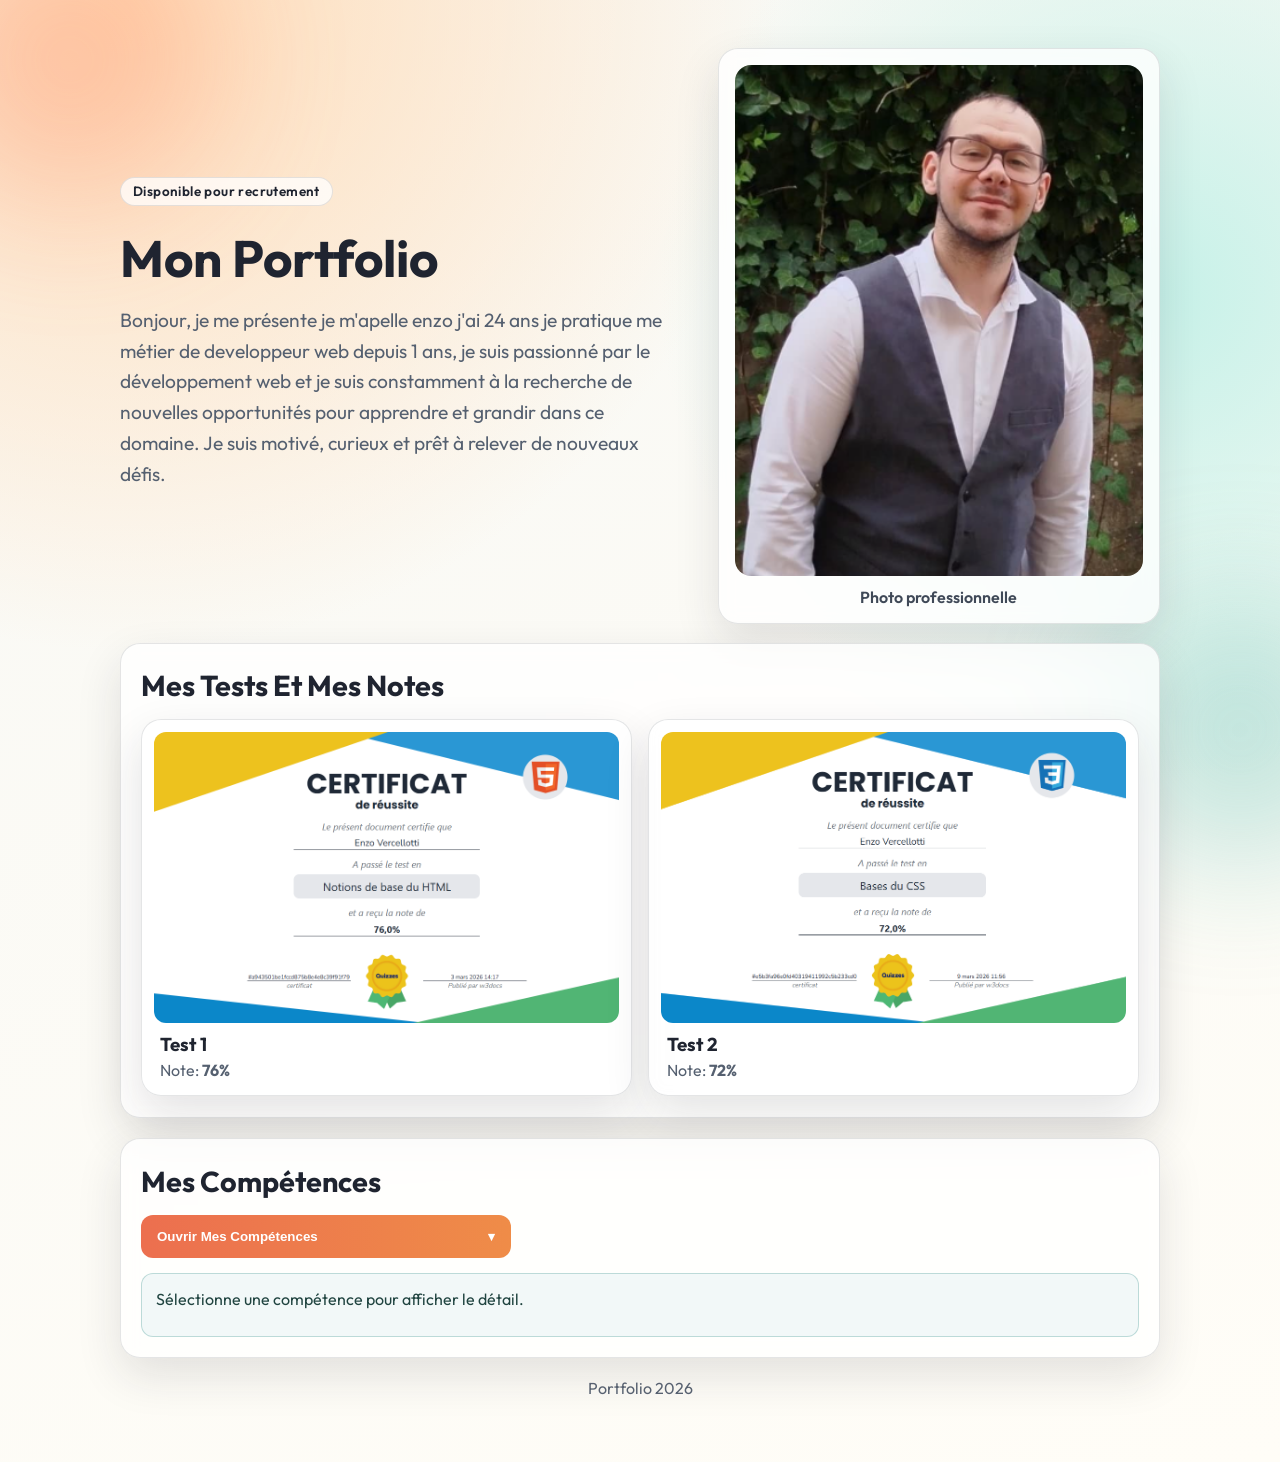
==== index.html @ f9ee994b "Initial portfolio website" ====
<!DOCTYPE html>
<html lang="fr">
<head>
  <meta charset="UTF-8" />
  <meta name="viewport" content="width=device-width, initial-scale=1.0" />
  <title>Portfolio Recruteur</title>
  <link rel="preconnect" href="https://fonts.googleapis.com" />
  <link rel="preconnect" href="https://fonts.gstatic.com" crossorigin />
  <link href="https://fonts.googleapis.com/css2?family=Outfit:wght@300;400;600;700;800&display=swap" rel="stylesheet" />
  <link rel="stylesheet" href="styles.css" />
</head>
<body>
  <div class="bg-shape bg-shape-1"></div>
  <div class="bg-shape bg-shape-2"></div>

  <header class="hero">
    <div class="hero-text">
      <p class="tag">Disponible pour recrutement</p>
      <h1>Mon Portfolio</h1>
      <p class="intro">
        Bonjour, je me présente je m'apelle enzo j'ai 24 ans je pratique me métier de developpeur web depuis 1 ans, je suis passionné par le développement web et je suis constamment à la recherche de nouvelles opportunités pour apprendre et grandir dans ce domaine. Je suis motivé, curieux et prêt à relever de nouveaux défis.
      </p>
    </div>

    <figure class="profile-card">
      <img class="profile-photo" src="img/photo profil.png" alt="Photo professionnelle" data-fallback="Ta photo" />
      <figcaption>Photo professionnelle</figcaption>
    </figure>
  </header>

  <main>
    <section class="panel">
      <h2>Mes Tests Et Mes Notes</h2>
      <div class="tests-grid">
        <article class="test-card">
          <img src="img/diplome en html .png" alt="Capture du test 1" data-fallback="Photo test 1" />
          <div class="test-note">
            <h3>Test 1</h3>
            <p>Note: <strong>76%</strong></p>
          </div>
        </article>

        <article class="test-card">
          <img src="img/diplome en css.png" alt="Capture du test 2" data-fallback="Photo test 2" />
          <div class="test-note">
            <h3>Test 2</h3>
            <p>Note: <strong>72%</strong></p>
          </div>
        </article>
      </div>
    </section>

    <section class="panel competences">
      <h2>Mes Compétences</h2>

      <div class="dropdown" id="competencesDropdown">
        <button class="dropdown-toggle" id="toggleBtn" aria-expanded="false" aria-controls="dropdownMenu">
          Ouvrir Mes Compétences
          <span class="chevron" aria-hidden="true">▾</span>
        </button>

        <div class="dropdown-menu" id="dropdownMenu" role="menu" aria-hidden="true">
          <button class="skill-btn" data-target="artisan" role="menuitem">artisant</button>
          <button class="skill-btn" data-target="vitrine" role="menuitem">vitrine</button>
        </div>
      </div>

      <div class="skills-output" id="skillsOutput" aria-live="polite">
        Sélectionne une compétence pour afficher le détail.
      </div>
    </section>
  </main>

  <footer>
    <p>Portfolio 2026</p>
  </footer>

  <script src="script.js"></script>
</body>
</html>
---- styles.css ----
:root {
  --bg: #f8f8f4;
  --bg-alt: #fffdf7;
  --ink: #1f2430;
  --muted: #556070;
  --accent: #ec6f4f;
  --accent-2: #1b7f79;
  --card: rgba(255, 255, 255, 0.78);
  --border: rgba(34, 40, 49, 0.12);
  --shadow: 0 18px 45px rgba(31, 36, 48, 0.12);
}

* {
  box-sizing: border-box;
}

body {
  margin: 0;
  font-family: "Outfit", sans-serif;
  color: var(--ink);
  background:
    radial-gradient(circle at 10% 0%, #ffdcb8 0%, transparent 35%),
    radial-gradient(circle at 90% 20%, #c6f1e8 0%, transparent 30%),
    linear-gradient(160deg, var(--bg), var(--bg-alt));
  min-height: 100vh;
  padding: 2rem 1.2rem 3rem;
  position: relative;
  overflow-x: hidden;
}

.bg-shape {
  position: fixed;
  border-radius: 999px;
  filter: blur(70px);
  opacity: 0.35;
  z-index: -1;
}

.bg-shape-1 {
  width: 280px;
  height: 280px;
  background: #ff8f6a;
  top: -80px;
  left: -70px;
}

.bg-shape-2 {
  width: 260px;
  height: 260px;
  background: #52b9ac;
  right: -90px;
  bottom: 40px;
}

.hero,
main,
footer {
  max-width: 1040px;
  margin: 0 auto;
}

.hero {
  display: grid;
  gap: 1.4rem;
  grid-template-columns: 1.3fr 1fr;
  align-items: center;
  margin-top: 1rem;
  margin-bottom: 1.2rem;
}

.hero-text {
  animation: slideUp 0.8s ease both;
}

.tag {
  display: inline-block;
  padding: 0.35rem 0.75rem;
  border: 1px solid var(--border);
  border-radius: 999px;
  font-weight: 600;
  letter-spacing: 0.03em;
  font-size: 0.84rem;
  background: rgba(255, 255, 255, 0.75);
}

h1 {
  margin: 0.8rem 0 0.4rem;
  font-size: clamp(2rem, 5vw, 3.2rem);
  line-height: 1.05;
}

.intro {
  max-width: 560px;
  color: var(--muted);
  font-size: 1.2rem;
  line-height: 1.6;
  font-weight: 400;
}

.profile-card,
.panel,
.test-card {
  background: var(--card);
  backdrop-filter: blur(8px);
  border: 1px solid var(--border);
  border-radius: 20px;
  box-shadow: var(--shadow);
}

.profile-card {
  margin: 0;
  padding: 1rem;
  animation: slideUp 0.95s ease both;
}

.profile-photo {
  width: 100%;
  aspect-ratio: 4/5;
  object-fit: cover;
  border-radius: 16px;
  display: block;
  background: linear-gradient(140deg, #ffe1d3, #d6f2ef);
}

.profile-card figcaption {
  margin-top: 0.7rem;
  text-align: center;
  font-weight: 600;
  color: #3f4957;
}

main {
  display: grid;
  gap: 1.3rem;
}

.panel {
  padding: 1.25rem;
}

h2 {
  margin-top: 0.2rem;
  margin-bottom: 1rem;
  font-size: clamp(1.2rem, 2.6vw, 1.8rem);
}

.tests-grid {
  display: grid;
  grid-template-columns: repeat(2, minmax(0, 1fr));
  gap: 1rem;
}

.test-card {
  padding: 0.75rem;
  animation: popIn 0.6s ease both;
}

.test-card img {
  width: 100%;
  aspect-ratio: 16/10;
  object-fit: cover;
  border-radius: 12px;
  display: block;
  background: linear-gradient(135deg, #fff1cb, #d2f0ed);
}

.test-note {
  padding: 0.6rem 0.35rem 0.2rem;
}

.test-note h3 {
  margin: 0;
}

.test-note p {
  margin: 0.25rem 0 0;
  color: var(--muted);
}

.competences {
  animation: fadeIn 1s ease both;
}

.dropdown {
  position: relative;
  max-width: 370px;
}

.dropdown-toggle {
  width: 100%;
  border: none;
  border-radius: 12px;
  padding: 0.9rem 1rem;
  font-weight: 700;
  background: linear-gradient(90deg, var(--accent), #ef8c48);
  color: #fff;
  cursor: pointer;
  display: flex;
  align-items: center;
  justify-content: space-between;
  transition: transform 0.2s ease;
}

.dropdown-toggle:hover {
  transform: translateY(-2px);
}

.chevron {
  transition: transform 0.2s ease;
}

.dropdown.open .chevron {
  transform: rotate(180deg);
}

.dropdown-menu {
  display: none;
  margin-top: 0.6rem;
  background: #fff;
  border: 1px solid var(--border);
  border-radius: 14px;
  padding: 0.6rem;
  box-shadow: 0 12px 24px rgba(22, 26, 34, 0.1);
}

.dropdown.open .dropdown-menu {
  display: grid;
  gap: 0.45rem;
  animation: dropDown 0.24s ease;
}

.skill-btn {
  border: 1px solid transparent;
  border-radius: 10px;
  padding: 0.65rem 0.8rem;
  font-weight: 600;
  cursor: pointer;
  background: #f7f5ef;
  color: #2a3342;
  text-align: left;
  transition: all 0.2s ease;
}

.skill-btn:hover,
.skill-btn.active {
  border-color: rgba(27, 127, 121, 0.5);
  background: #e6f3f2;
}

.skills-output {
  margin-top: 0.95rem;
  padding: 0.9rem;
  border-radius: 12px;
  background: #f2f8f8;
  border: 1px solid rgba(27, 127, 121, 0.25);
  color: #204440;
  min-height: 64px;
}

footer {
  margin-top: 1.2rem;
  text-align: center;
  color: #5a6473;
}

@media (max-width: 860px) {
  .hero {
    grid-template-columns: 1fr;
  }

  .profile-card {
    max-width: 360px;
  }
}

@media (max-width: 720px) {
  .tests-grid {
    grid-template-columns: 1fr;
  }

  body {
    padding: 1.15rem 0.9rem 2.3rem;
  }

  .panel {
    padding: 1rem;
  }
}

@keyframes slideUp {
  from {
    opacity: 0;
    transform: translateY(20px);
  }

  to {
    opacity: 1;
    transform: translateY(0);
  }
}

@keyframes fadeIn {
  from {
    opacity: 0;
  }

  to {
    opacity: 1;
  }
}

@keyframes popIn {
  from {
    opacity: 0;
    transform: scale(0.96);
  }

  to {
    opacity: 1;
    transform: scale(1);
  }
}

@keyframes dropDown {
  from {
    opacity: 0;
    transform: translateY(-8px);
  }

  to {
    opacity: 1;
    transform: translateY(0);
  }
}
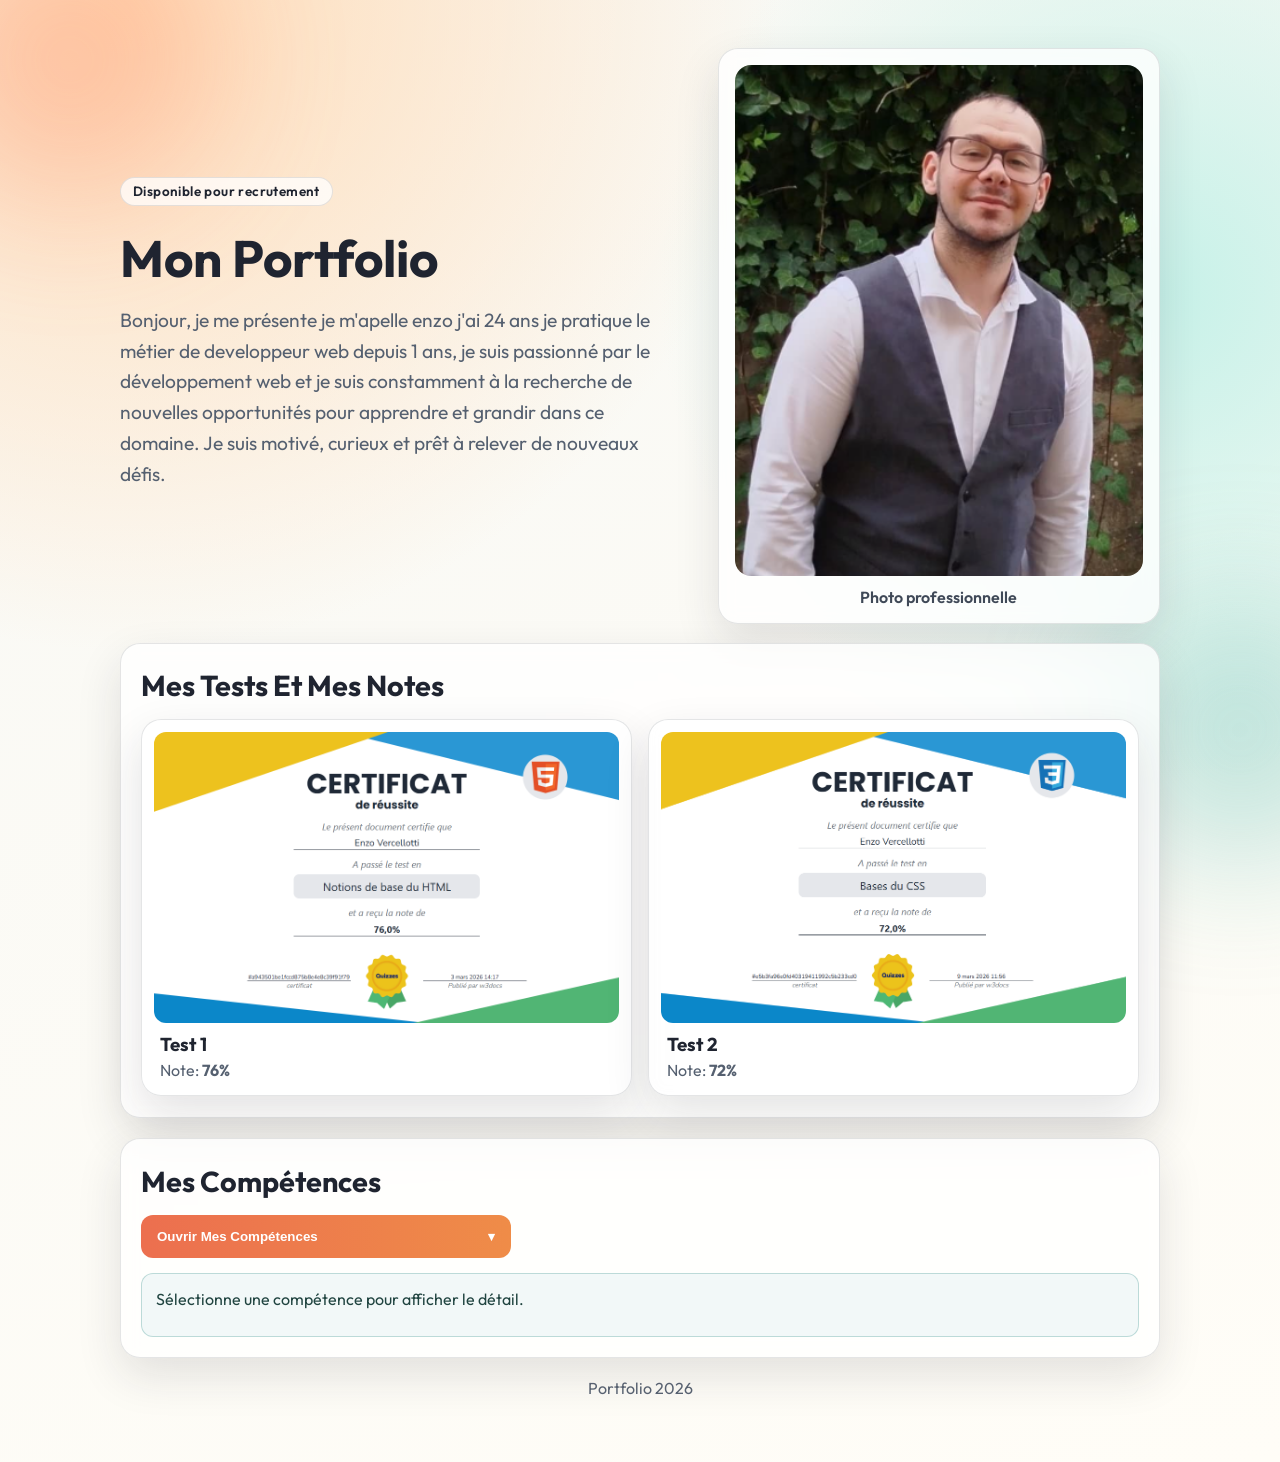
==== commit 49e01c56: "Ajout modale image pour agrandir les photos" ====
--- a/index.html
+++ b/index.html
@@ -18,7 +18,7 @@
       <p class="tag">Disponible pour recrutement</p>
       <h1>Mon Portfolio</h1>
       <p class="intro">
-        Bonjour, je me présente je m'apelle enzo j'ai 24 ans je pratique me métier de developpeur web depuis 1 ans, je suis passionné par le développement web et je suis constamment à la recherche de nouvelles opportunités pour apprendre et grandir dans ce domaine. Je suis motivé, curieux et prêt à relever de nouveaux défis.
+        Bonjour, je me présente je m'apelle enzo j'ai 24 ans je pratique le métier de developpeur web depuis 1 ans, je suis passionné par le développement web et je suis constamment à la recherche de nouvelles opportunités pour apprendre et grandir dans ce domaine. Je suis motivé, curieux et prêt à relever de nouveaux défis.
       </p>
     </div>
 
@@ -75,6 +75,17 @@
     <p>Portfolio 2026</p>
   </footer>
 
+  <div class="image-modal" id="imageModal" aria-hidden="true" role="dialog" aria-modal="true" aria-label="Visualisation des photos">
+    <div class="image-modal-backdrop" id="imageModalBackdrop"></div>
+    <div class="image-modal-content" role="document">
+      <button class="image-modal-close" id="imageModalClose" aria-label="Fermer la modale">×</button>
+      <button class="image-modal-nav image-modal-prev" id="imageModalPrev" aria-label="Image précédente">‹</button>
+      <img class="image-modal-photo" id="imageModalPhoto" src="" alt="Photo agrandie" />
+      <button class="image-modal-nav image-modal-next" id="imageModalNext" aria-label="Image suivante">›</button>
+      <p class="image-modal-caption" id="imageModalCaption"></p>
+    </div>
+  </div>
+
   <script src="script.js"></script>
 </body>
 </html>
--- a/styles.css
+++ b/styles.css
@@ -122,6 +122,11 @@
   background: linear-gradient(140deg, #ffe1d3, #d6f2ef);
 }
 
+.profile-photo,
+.test-card img {
+  cursor: zoom-in;
+}
+
 .profile-card figcaption {
   margin-top: 0.7rem;
   text-align: center;
@@ -162,6 +167,91 @@
   border-radius: 12px;
   display: block;
   background: linear-gradient(135deg, #fff1cb, #d2f0ed);
+}
+
+.image-modal {
+  position: fixed;
+  inset: 0;
+  display: none;
+  align-items: center;
+  justify-content: center;
+  z-index: 1200;
+}
+
+.image-modal.open {
+  display: flex;
+}
+
+.image-modal-backdrop {
+  position: absolute;
+  inset: 0;
+  background: rgba(11, 16, 25, 0.75);
+  backdrop-filter: blur(2px);
+}
+
+.image-modal-content {
+  position: relative;
+  width: min(92vw, 1100px);
+  max-height: 90vh;
+  display: grid;
+  grid-template-columns: auto minmax(0, 1fr) auto;
+  grid-template-rows: minmax(0, 1fr) auto;
+  gap: 0.6rem;
+  align-items: center;
+  z-index: 1;
+}
+
+.image-modal-photo {
+  width: 100%;
+  max-height: 78vh;
+  object-fit: contain;
+  border-radius: 14px;
+  border: 1px solid rgba(255, 255, 255, 0.2);
+  box-shadow: 0 22px 55px rgba(0, 0, 0, 0.4);
+  background: rgba(0, 0, 0, 0.18);
+}
+
+.image-modal-close,
+.image-modal-nav {
+  border: none;
+  background: rgba(255, 255, 255, 0.88);
+  color: #1f2430;
+  cursor: pointer;
+  transition: transform 0.15s ease, background 0.15s ease;
+}
+
+.image-modal-close:hover,
+.image-modal-nav:hover {
+  transform: scale(1.04);
+  background: #ffffff;
+}
+
+.image-modal-close {
+  position: absolute;
+  top: -0.2rem;
+  right: -0.2rem;
+  width: 42px;
+  height: 42px;
+  border-radius: 999px;
+  font-size: 1.8rem;
+  line-height: 1;
+}
+
+.image-modal-nav {
+  width: 48px;
+  height: 48px;
+  border-radius: 999px;
+  font-size: 2rem;
+  line-height: 1;
+}
+
+.image-modal-caption {
+  grid-column: 1 / -1;
+  margin: 0;
+  text-align: center;
+  color: #f2f5f8;
+  font-weight: 600;
+  text-shadow: 0 2px 7px rgba(0, 0, 0, 0.45);
 }
 
 .test-note {
@@ -285,6 +375,32 @@
   .panel {
     padding: 1rem;
   }
+
+  .image-modal-content {
+    width: 94vw;
+    grid-template-columns: 1fr;
+    grid-template-rows: auto minmax(0, 1fr) auto auto;
+    justify-items: center;
+  }
+
+  .image-modal-photo {
+    max-height: 70vh;
+  }
+
+  .image-modal-prev,
+  .image-modal-next {
+    position: absolute;
+    top: 50%;
+    transform: translateY(-50%);
+  }
+
+  .image-modal-prev {
+    left: 0.3rem;
+  }
+
+  .image-modal-next {
+    right: 0.3rem;
+  }
 }
 
 @keyframes slideUp {
